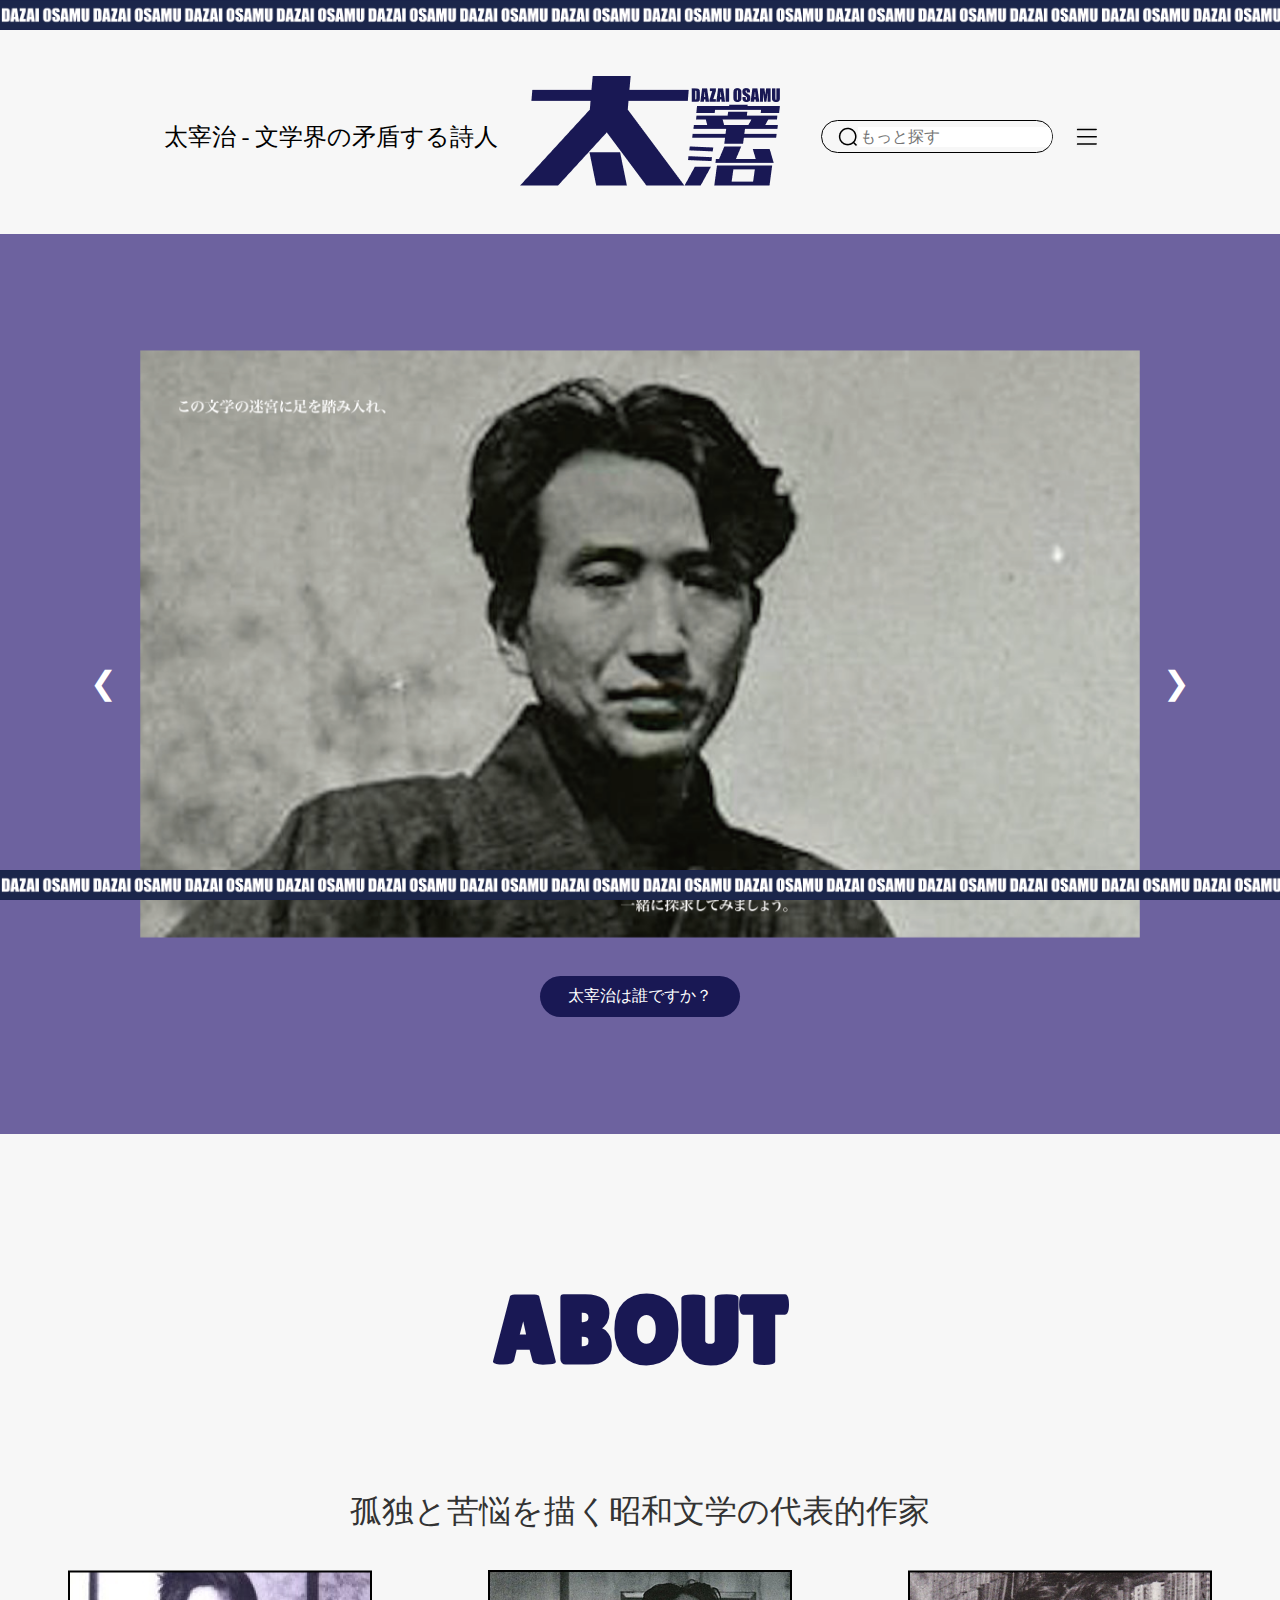
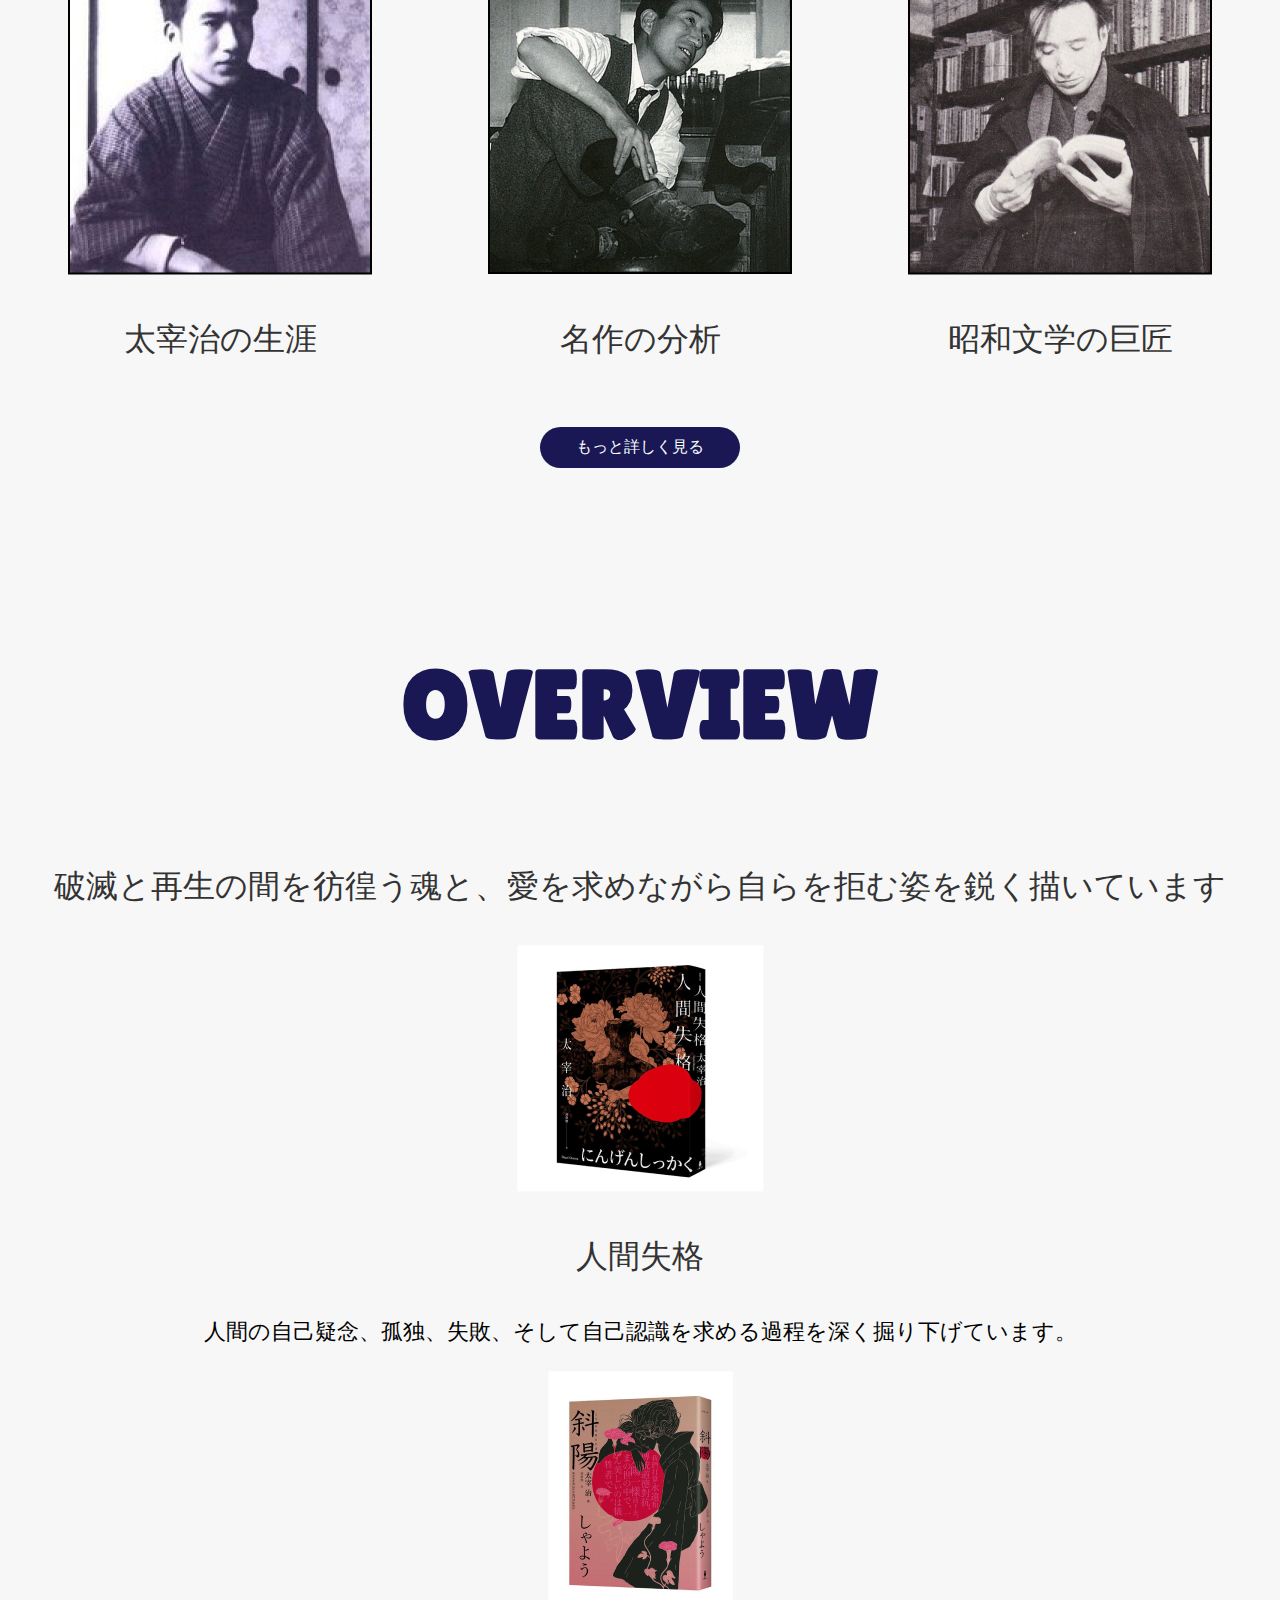
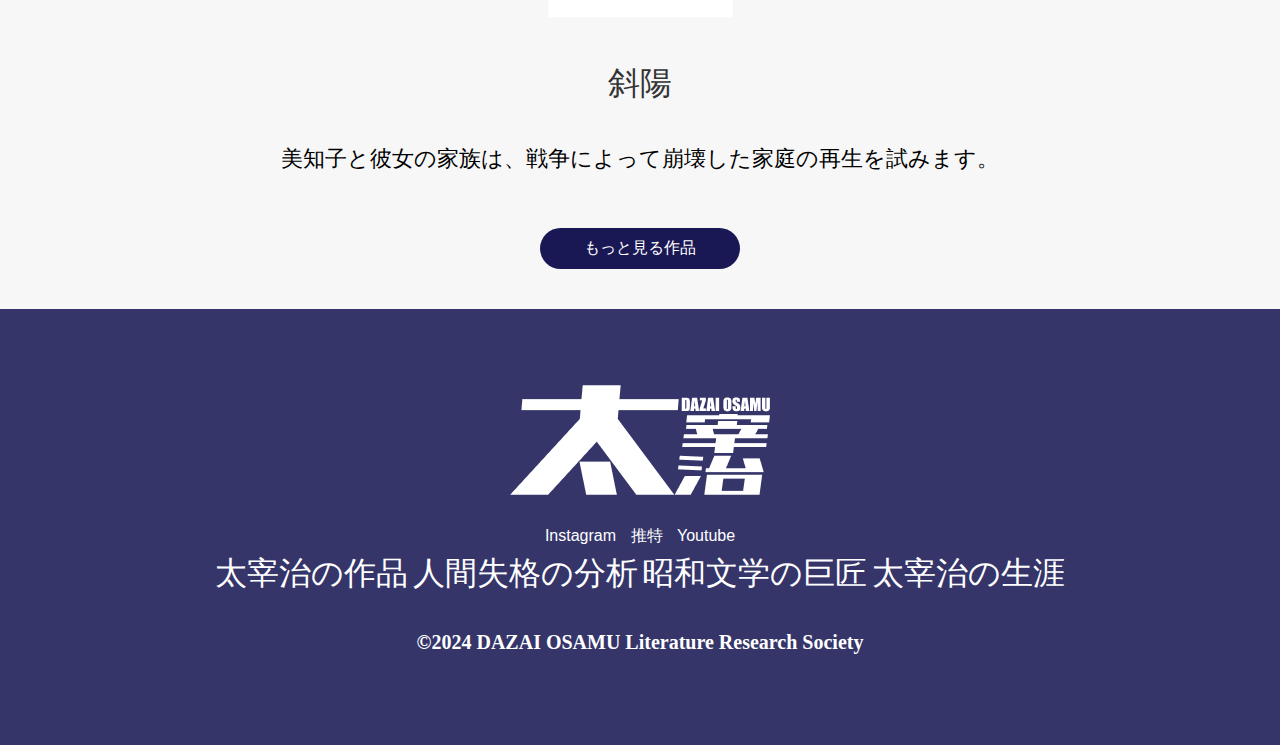
==== 1226 work/index.html @ e8176212 "Add files via upload" ====
<!DOCTYPE html>
<html lang="ja">
  <head>
    <meta charset="UTF-8" />
    <meta name="viewport" content="width=device-width, initial-scale=1.0" />
    <title>太宰治文学研究サイト</title>
    <link rel="stylesheet" href="style.css" />
    
  </head>
  <body>
    <!-- 上方跑馬燈圖片 -->
    <div class="marquee marquee-top">
      <div class="marquee-content">
    <img src="pic up and down.png" alt="跑馬燈圖片" />
    <img src="./pic up and down.png" alt="跑馬燈圖片" />
    <img src="pic up and down.png" alt="跑馬燈圖片" />
    <img src="pic up and down.png" alt="跑馬燈圖片" />
    <img src="pic up and down.png" alt="跑馬燈圖片" />
    <img src="pic up and down.png" alt="跑馬燈圖片" />
  </div>
</div>

</div>
    <!-- Header -->
    <header>
      <div class="header-container">
        <h1>太宰治 - 文学界の矛盾する詩人</h1>
        <h1><img src="./logo.png" alt="LOGO圖檔" /></h1>
        <nav>
          <div class="search-container">
            <div class="search-box">
              <img src="./search.png" alt="搜尋圖檔" />
              <input type="text" placeholder="もっと探す" />
            </div>
            <img src="./bars.png" alt="左欄圖檔" />
          </div>
        </nav>
      </div>
    </header>

    <!-- Hero Section -->
    <section class="hero">
      <div class="carousel">
        <!-- 輪播項目1 -->
        <div class="carousel-item active">
          <img src="./Rectangle 3.png" alt="輪播圖片1" />
          
          
          
        </div>
        <!-- 輪播項目2 -->
    <div class="carousel-item ">
      <img src="Rectangle 3-2.png" alt="輪播圖片2" />
     
      
    </div>
    
        <!-- 左右箭頭 -->
        <a class="carousel-control prev" onclick="prevSlide()">&#10094;</a>
        <a class="carousel-control next" onclick="nextSlide()">&#10095;</a>
        <!-- 按鈕 -->
        <button class="btn">太宰治は誰ですか？</button>
      </div>
    </section>

    <!-- About Section -->
    <section class="about">
      <h2>ABOUT</h2>
      <h3>孤独と苦悩を描く昭和文学の代表的作家</h3>
      <div class="about-cards">
        <div class="card">
          <img src="./Rectangle 6.png" alt="生涯" />
          <h3>太宰治の生涯</h3>
        </div>
        <div class="card">
          <img src="./Rectangle 8.png" alt="名作の分析" />
          <h3>名作の分析</h3>
        </div>
        <div class="card">
          <img src="./Rectangle 10.png" alt="昭和文学の巨匠" />
          <h3>昭和文学の巨匠</h3>
        </div>
      </div>
      <button class="btn">もっと詳しく見る</button>
    </section>

    <!-- Overview Section -->
    <section class="overview">
      <h2>OVERVIEW</h2>
      <h3>
        破滅と再生の間を彷徨う魂と、愛を求めながら自らを拒む姿を鋭く描いています
      </h3>
      <div class="overview-cards">
        <div class="overview-card">
          <img src="./Rectangle 12.png" alt="人間失格" />
          <h3>人間失格</h3>
          <p>
            人間の自己疑念、孤独、失敗、そして自己認識を求める過程を深く掘り下げています。
          </p>
        </div>
        <div class="overview-card">
          <img src="./Rectangle 12 (1).png" alt="斜陽" />
          <h3>斜陽</h3>
          <p>
            美知子と彼女の家族は、戦争によって崩壊した家庭の再生を試みます。
          </p>
        </div>
      </div>
      <button class="btn">もっと見る作品</button>
    </section>

    <!-- Footer -->
    <footer>
      <div class="footer-container">
        <h1><img src="./logo2.png" alt="LOGO圖檔" /></h1>
        <div class="footer-links1">
          <a href="#">Instagram</a>
          <a href="#">推特</a>
          <a href="#">Youtube</a>
        </div>
        <div class="footer-links">
          <a href="#">太宰治の作品</a>
          <a href="#">人間失格の分析</a>
          <a href="#">昭和文学の巨匠</a>
          <a href="#">太宰治の生涯</a>
        </div>
        <h4>©2024 DAZAI OSAMU Literature Research Society</h4>
      </div>
    </footer>
   <!-- 下方跑馬燈 -->
<div class="marquee marquee-bottom">
  <div class="marquee-content">

        <img src="pic up and down.png" alt="跑馬燈圖片" />
        <img src="pic up and down.png" alt="跑馬燈圖片" />
        <img src="pic up and down.png" alt="跑馬燈圖片" />
        <img src="pic up and down.png" alt="跑馬燈圖片" />
        <img src="pic up and down.png" alt="跑馬燈圖片" />
      </div>
    </div>
  
 </body>
</html>
---- 1226 work/style.css ----
@import url("https://fonts.googleapis.com/css2?family=Hind+Mysuru:wght@300;400;500;600;700&family=Lilita+One&family=Playfair+Display:ital,wght@0,400..900;1,400..900&display=swap");

h1 {
  font-size: 24px;
  font-family: "Kaisei Tokumin", serif;
  font-weight: 400;
  font-style: normal;
}
h2 {
  font-family: "Lilita One", serif;
  font-size: 96px;
  font-style: normal;
  color: #191854;
}
h3 {
  font-family: "Kaisei Tokumin", serif;
  font-weight: 400;
  font-style: normal;
  font-size: 32px;
}
h4 {
  font-size: 20px;
  font-family: "Inter", bold;
}
p {
  color: #000;
  font-family: Inter;
  font-size: 22px;
  font-style: normal;
  font-weight: 200;
  line-height: 35px; /* 159.091% */
}
/* 基本樣式 */
body {
  margin: 0;
  padding: 0;
  overflow-x: hidden; /* 防止橫向滾動 */
  font-family: "Arial", sans-serif;
  margin: 0;
  padding: 0;
  background-color: #f7f7f7;
  color: #333;
  line-height: 1.6;
}

/* 通用跑馬燈樣式 */
.marquee {
  width: 100vw; /* 佔滿整個視窗寬度 */
  width: auto;
  height: 30px; /* 高度固定 */
  position: fixed; /* 固定在畫面上 */
  z-index: 9999; /* 確保在最上層 */
  overflow: hidden; /* 隱藏溢出部分 */

  background-color: #191854; /* 背景顏色（可自定義） */
}

/* 上方跑馬燈 */
.marquee-top {
  top: 0;
}

/* 下方跑馬燈 */
.marquee-bottom {
  bottom: 0;
}

/* 跑馬燈內容 */
.marquee-content {
  display: flex; /* 水平排列圖片 */
  animation: marqueeAnimation 20s linear infinite; /* 動畫效果 */
}

/* 圖片樣式 */
.marquee-content img {
  width: 100%;
  height: 30px; /* 高度填滿容器 */
  object-fit: cover; /* 填滿容器，可能會裁剪圖片 */
}
/* 定義動畫 */
@keyframes marqueeAnimation {
  from {
    transform: translateX(0);
  }
  to {
    transform: translateX(-100%);
  }
}
/* 主要內容區域 */
.content {
  margin: 70px 0; /* 留出上下跑馬燈的空間 */
  padding: 20px;
  text-align: center;
}
/* 搜尋容器 */
.search-container {
  display: flex;
  justify-content: center;
  align-items: center;
  margin: 20px;
  gap: 23px;
}

/* 搜尋框樣式 */
.search-box {
  display: flex;
  align-items: center;
  border: 1px solid #000; /* 黑色邊框 */
  border-radius: 50px; /* 完美圓角 */
  padding: 5px 15px;
  width: 200px;
  overflow: hidden;
}

/* 搜尋圖標樣式 */
.search-icon {
  font-size: 1rem;
  margin-right: 10px;
}

/* 搜尋欄樣式 */
.search-box input {
  border: none;
  outline: none;
  font-size: 1rem;
  flex: 1; /* 自動填滿剩餘空間 */
}

/* 輸入框聚焦效果 */
.search-box input:focus {
  outline: none;
}

/* 滑鼠懸停效果 */
.search-box:hover {
  border-color: #555;
  transition: border-color 0.3s ease;
}

/* Header 基本樣式 */
header {
  width: 1000px; /* 固定寬度 */

  margin: 40px auto auto auto;
  display: flex;
  justify-content: center; /* 左中右分佈 */
  color: #000000;
  padding: 20px 10px;
}

/* Header 容器 */
.header-container {
  display: flex;
  justify-content: space-between; /* 左中右分佈 */
  align-items: center; /* 垂直置中 */
  max-width: 1200px;
  margin: 0 auto;
  gap: 21px; /* 中間的間距 */
}

/* 左側標題 */
.header-title {
  font-size: 1.2rem;
  white-space: nowrap; /* 防止換行 */
}

/* 中間 Logo */
.header-logo {
  text-align: center;
  flex: 1; /* 彈性填滿空間 */
}

.header-logo h1 {
  font-size: 3rem;
  margin: 0;
}

/* 右側操作區域 */
.header-actions {
  display: flex;
  align-items: center;
  gap: 10px;
}

.header-actions input {
  padding: 5px 10px;
  border: 1px solid #ccc;
  border-radius: 20px;
  font-size: 0.9rem;
}

.header-actions .menu-icon {
  font-size: 1.5rem;
  cursor: pointer;
}
/* Hero 區塊（背景無限延伸 + 垂直置中） */
.hero {
  background-color: #6d629f; /* 紫色背景 */
  width: 100%;
  min-height: 100vh; /* 至少填滿整個視窗高度 */
  display: flex;
  align-items: center; /* 垂直置中 */
  justify-content: center; /* 水平置中 */
  padding: 40px 0;
  box-sizing: border-box;
}

/* 輪播容器 */
.carousel {
  position: relative;
  width: 100%;
  max-width: 1000px; /* 限制最大寬度 */
  margin: 0 auto;
  text-align: center;
  padding: 0 60px; /* 在左右加些內距以給箭頭更多空間 */
}

/* 輪播項目 */
.carousel-item {
  display: none; /* 預設所有圖片隱藏 */
  position: relative;
  text-align: center;
}

.carousel-item.active {
  display: block; /* 顯示當前活動圖片 */
}

.carousel-item img {
  width: 100%;
  height: auto;
}

/* 左右箭頭置中並推至外側 */
.carousel-control {
  position: absolute;
  top: 50%; /* 垂直置中 */
  transform: translateY(-50%); /* 微調使箭頭精確置中 */
  font-size: 2rem;
  color: white;
  cursor: pointer;
  user-select: none;
  z-index: 10;
}

.carousel-control.prev {
  left: -40px; /* 使左箭頭向左推 40px */
}

.carousel-control.next {
  right: -40px; /* 使右箭頭向右推 40px */
}

/* 文字樣式 */
.carousel-text {
  position: absolute;
  color: white;
  font-size: 1rem;
  text-shadow: 1px 1px 5px rgba(0, 0, 0, 0.5);
}

.carousel-text.top {
  top: 10%;
  left: 10%;
}

.carousel-text.bottom {
  bottom: 10%;
  left: 10%;
  right: 10%;
}

/* 箭頭控制 */
.carousel-control {
  position: absolute;
  top: 50%;
  transform: translateY(-50%);
  font-size: 2rem;
  color: white;
  cursor: pointer;
  user-select: none;
  z-index: 10;
}

.carousel-control.prev {
  left: 10px;
}

.carousel-control.next {
  right: 10px;
}

.carousel-control:hover {
  color: #ddd;
}
/* Main Image 區塊 */
.main-image {
  position: relative;
  text-align: center;
}

.main-image img {
  width: 100%;
  height: auto;
}

.explore-btn {
  position: absolute;
  margin: 0 auto; /* 水平置中 */
  bottom: 20px;
  left: 50%;
  transform: translateX(-50%);
  background-color: #35356a;
  color: white;
  padding: 10px 20px;
  border: none;
  border-radius: 5px;
  cursor: pointer;
  font-size: 1rem;
}

.explore-btn:hover {
  background-color: #555;
}
/* 按鈕置中 + 間距 */
.btn {
  width: 200px;
  margin: 30px auto 0; /* 上方30px間距，置中 */
  background-color: #191854;
  color: #ffffff;
  border: none;
  border-radius: 36px;
  padding: 10px;
  font-size: 1rem;
  cursor: pointer;
  transition: background-color 0.3s ease, transform 0.2s ease;
  text-align: center;
}

/* 滑鼠懸停效果 */
.btn:hover {
  background-color: #ffffff;
  transform: scale(1.05);
  color: #191854;
}

/* 按下按鈕效果 */
.btn:active {
  border-radius: 36px;
  background: rgba(25, 24, 84, 0.47);
  color: #ffffff; /* 文字顏色 */
  transform: scale(0.95); /* 按下時稍微縮小 */
}

/* About 區塊 */
.about {
  text-align: center;
  padding: 40px 20px;

  flex-direction: column;
}

.about h2 {
  color: #191854;
}

.about-content {
  display: flex;
  justify-content: center;
  gap: 20px;
  margin-top: 20px;
}
.about-cards {
  display: flex;
  justify-content: space-around; /* 均分排列 */
  align-items: center; /* 垂直置中 */
  gap: 20px;
  margin-top: 20px;
  flex-wrap: wrap; /* 如果空間不足，自動換行 */
}

/* 每個項目 */
.about-item {
  flex: 1; /* 均分空間 */
  max-width: 300px; /* 設定最大寬度，避免項目過寬 */
  text-align: center;
}

/* 圖片樣式 */
.about-item img {
  width: 100px;
  height: 100px;
  border-radius: 50%;
  object-fit: cover; /* 確保圖片不變形 */
}

/* 文字樣式 */
.about-item p {
  margin-top: 10px;
  font-size: 14px;
}

/* Overview 區塊 */
.overview {
  text-align: center;
  padding: 40px 20px;
}

.overview-content {
  display: flex;
  justify-content: center;
  gap: 20px;
  margin-top: 20px;
}

.overview-item {
  flex: 1;
  text-align: center;
  background: white;
  padding: 20px;
  border-radius: 10px;
  box-shadow: 0 4px 6px rgba(0, 0, 0, 0.1);
}

.overview-item img {
  width: 100px;
  height: auto;
  margin-bottom: 10px;
}

/* Footer 樣式 */
footer {
  background-color: #35356a;
  color: white;
  text-align: center;
  padding: 60px;
  gap: 71px;
}

.footer-logo {
  font-size: 2rem;
  margin-bottom: 10px;
}
.footer-links1 a {
  color: white;
  text-decoration: none;
  margin: 0 5px;
}

.footer-links a {
  color: white;
  text-decoration: none;
  font-size: 32px;
  font-family: Impact, Haettenschweiler, "Arial Narrow Bold", sans-serif;
}

.footer-links a:hover {
  text-decoration: underline;
}
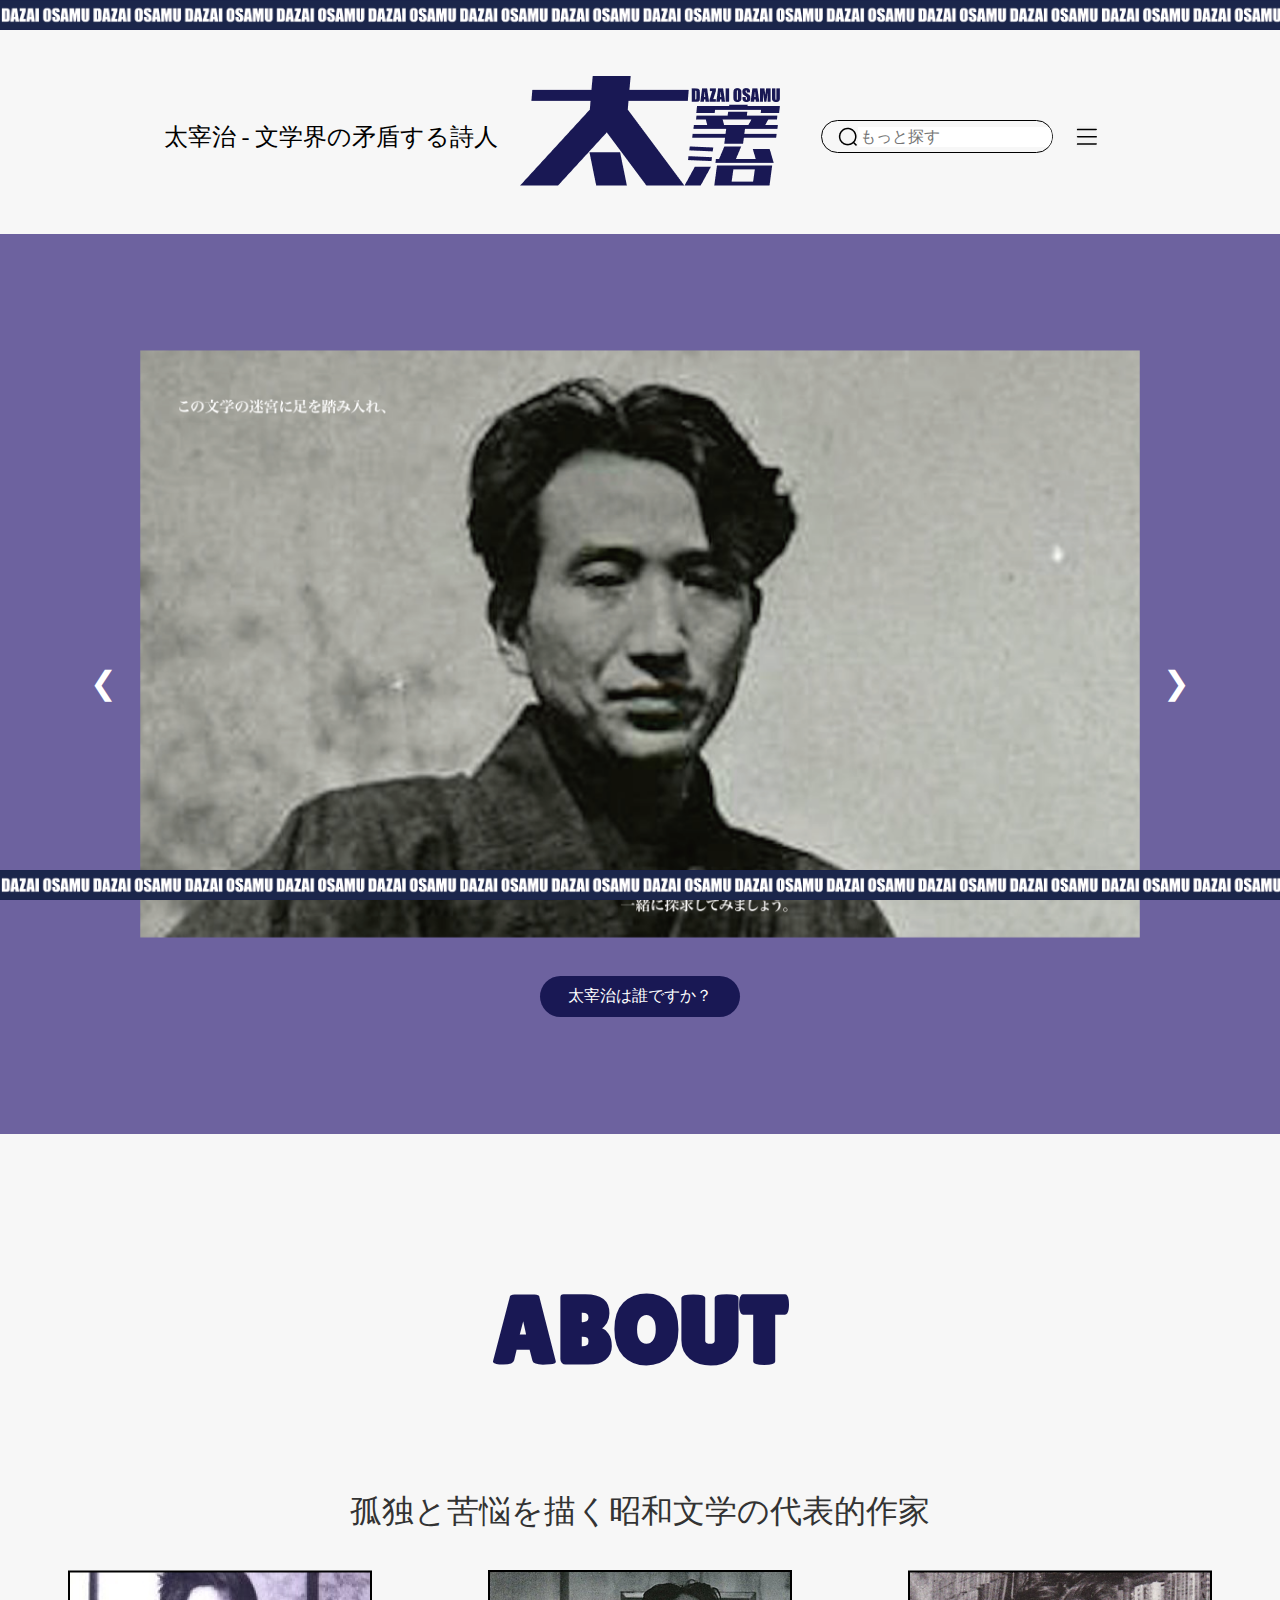
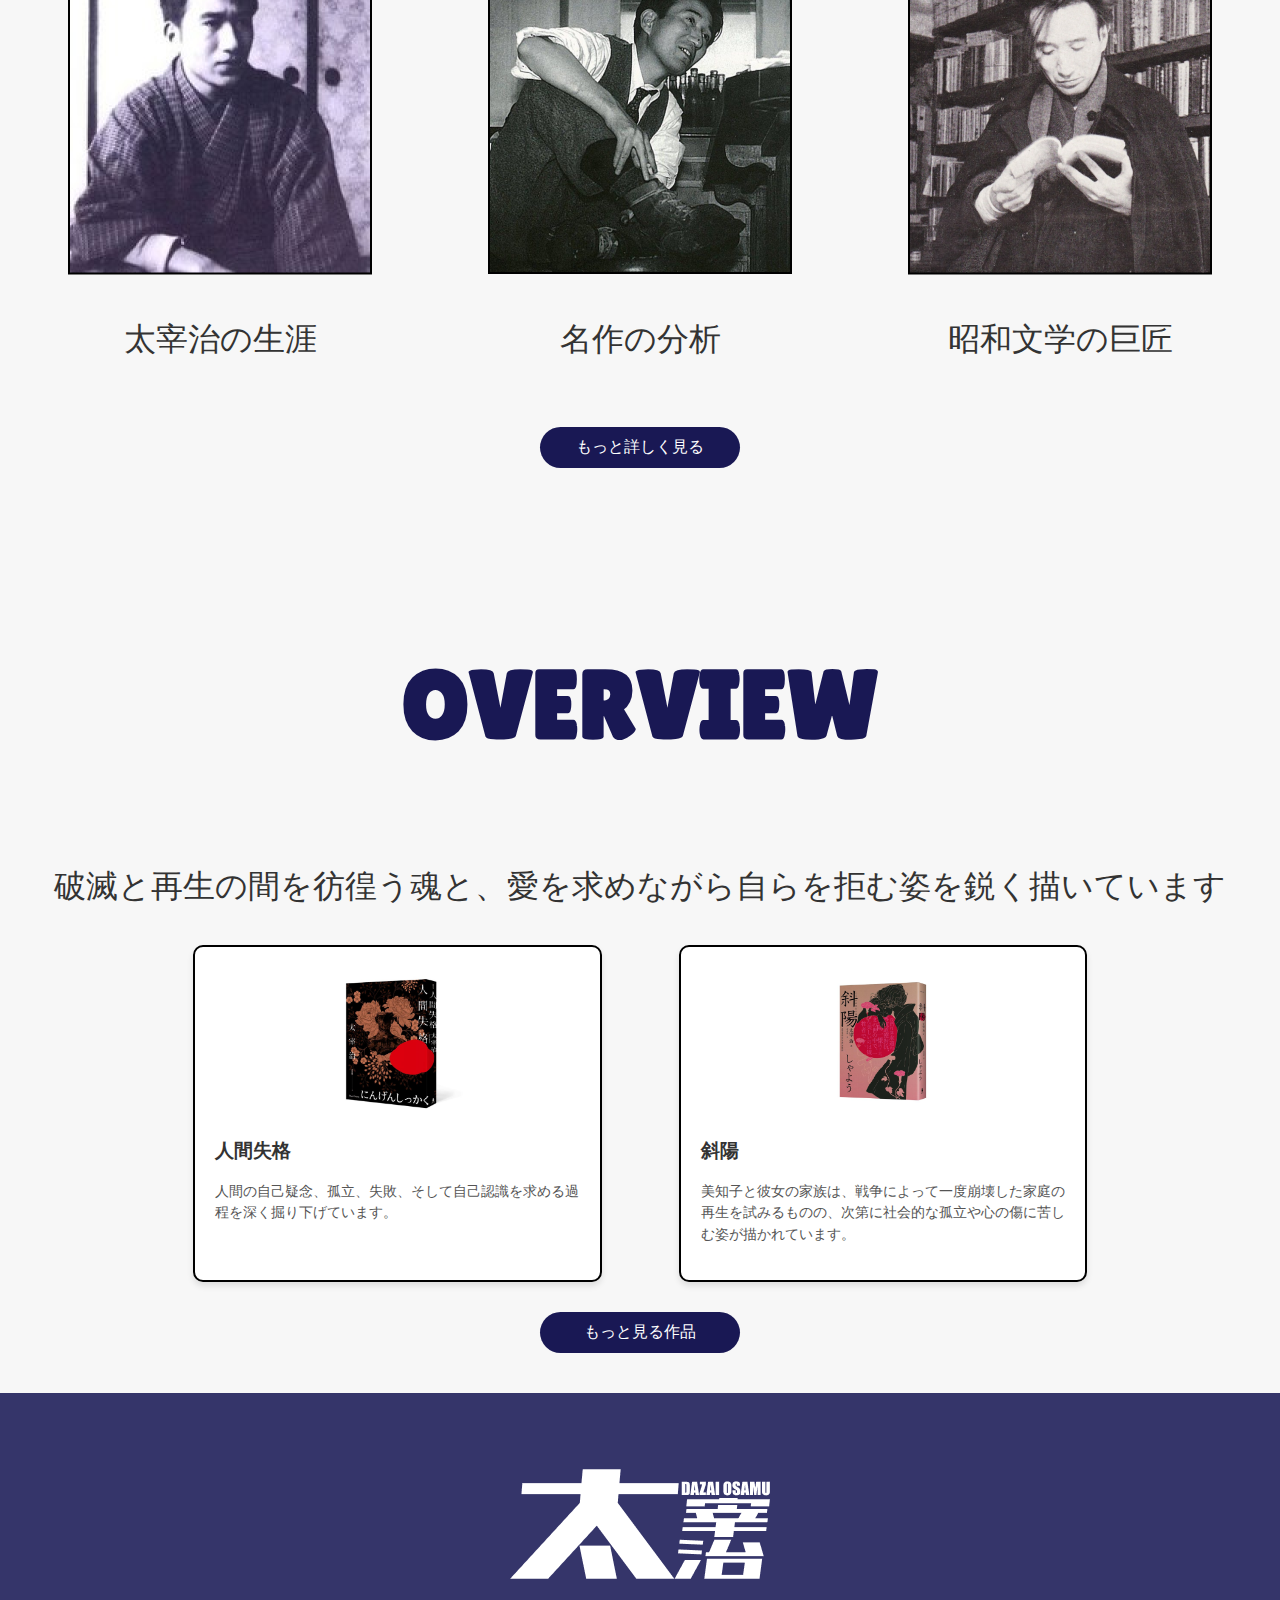
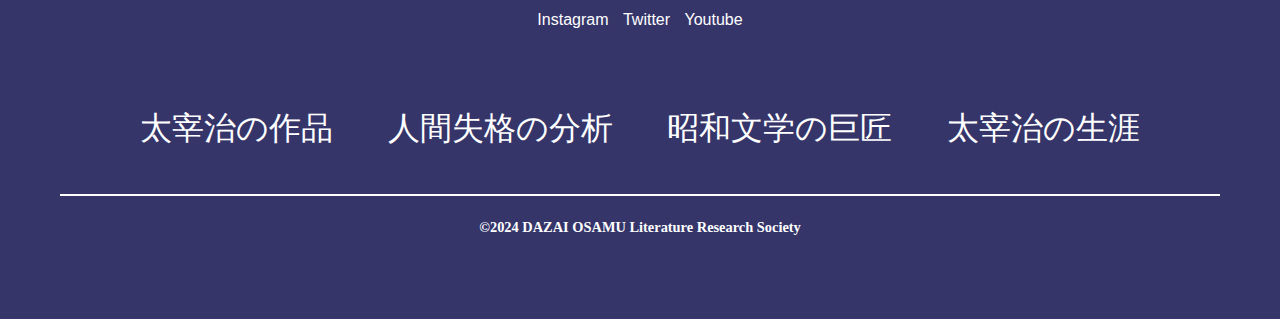
==== commit 4c0fcae1: "up1" ====
--- a/1226 work/index.html
+++ b/1226 work/index.html
@@ -87,22 +87,20 @@
     <!-- Overview Section -->
     <section class="overview">
       <h2>OVERVIEW</h2>
-      <h3>
-        破滅と再生の間を彷徨う魂と、愛を求めながら自らを拒む姿を鋭く描いています
-      </h3>
-      <div class="overview-cards">
-        <div class="overview-card">
+      <h3>破滅と再生の間を彷徨う魂と、愛を求めながら自らを拒む姿を鋭く描いています</h3>
+      <div class="overview-content">
+        <div class="overview-item">
           <img src="./Rectangle 12.png" alt="人間失格" />
           <h3>人間失格</h3>
           <p>
-            人間の自己疑念、孤独、失敗、そして自己認識を求める過程を深く掘り下げています。
+            人間の自己疑念、孤立、失敗、そして自己認識を求める過程を深く掘り下げています。
           </p>
         </div>
-        <div class="overview-card">
+        <div class="overview-item">
           <img src="./Rectangle 12 (1).png" alt="斜陽" />
           <h3>斜陽</h3>
           <p>
-            美知子と彼女の家族は、戦争によって崩壊した家庭の再生を試みます。
+            美知子と彼女の家族は、戦争によって一度崩壊した家庭の再生を試みるものの、次第に社会的な孤立や心の傷に苦しむ姿が描かれています。
           </p>
         </div>
       </div>
@@ -115,7 +113,7 @@
         <h1><img src="./logo2.png" alt="LOGO圖檔" /></h1>
         <div class="footer-links1">
           <a href="#">Instagram</a>
-          <a href="#">推特</a>
+          <a href="#">Twitter</a>
           <a href="#">Youtube</a>
         </div>
         <div class="footer-links">
@@ -124,6 +122,8 @@
           <a href="#">昭和文学の巨匠</a>
           <a href="#">太宰治の生涯</a>
         </div>
+        <div class="footer-divider"></div>
+
         <h4>©2024 DAZAI OSAMU Literature Research Society</h4>
       </div>
     </footer>
--- a/1226 work/style.css
+++ b/1226 work/style.css
@@ -406,26 +406,48 @@
   padding: 40px 20px;
 }
 
+/* 卡片容器，設置左右間距與卡片之間間隔 */
 .overview-content {
   display: flex;
-  justify-content: center;
-  gap: 20px;
+  justify-content: space-between; /* 卡片左右對齊 */
+  gap: 77px; /* 卡片之間的間距 */
+  margin: 0 173px; /* 左右兩側設置 173px 間距 */
   margin-top: 20px;
 }
-
+/* 單一卡片樣式 */
 .overview-item {
-  flex: 1;
-  text-align: center;
+  width: 45%; /* 保持左右排列 */
+  text-align: left; /* 文字靠左對齊 */
   background: white;
   padding: 20px;
   border-radius: 10px;
   box-shadow: 0 4px 6px rgba(0, 0, 0, 0.1);
-}
-
+  border: 2px solid #000;
+  position: relative;
+}
+
+/* 圖片置中，保持原樣 */
 .overview-item img {
-  width: 100px;
+  display: block; /* 讓圖片獨占一行 */
+  margin: 0 auto 10px auto; /* 水平置中，下方留間距 */
+  width: 150px;
   height: auto;
+}
+
+/* 標題置左 */
+.overview-item h3 {
+  text-align: left; /* 標題靠左對齊 */
+  font-size: 1.2rem;
+  font-weight: bold;
   margin-bottom: 10px;
+}
+
+/* 內文描述置左 */
+.overview-item p {
+  text-align: left; /* 描述靠左對齊 */
+  font-size: 0.9rem;
+  color: #555;
+  line-height: 1.5;
 }
 
 /* Footer 樣式 */
@@ -434,26 +456,51 @@
   color: white;
   text-align: center;
   padding: 60px;
-  gap: 71px;
-}
-
+}
+
+/* LOGO 樣式 */
 .footer-logo {
   font-size: 2rem;
   margin-bottom: 10px;
 }
+
+/* 第一組連結 (Instagram, Twitter, YouTube) */
+.footer-links1 {
+  margin-bottom: 71px; /* 與下方區塊間距 71px */
+}
+
 .footer-links1 a {
   color: white;
   text-decoration: none;
   margin: 0 5px;
 }
 
+/* 第二組連結 (太宰治相關連結) */
+.footer-links {
+  margin-bottom: 40px; /* 與版權文字之間稍微留點距離 */
+}
+
 .footer-links a {
   color: white;
   text-decoration: none;
   font-size: 32px;
+  margin: 0 25px;
   font-family: Impact, Haettenschweiler, "Arial Narrow Bold", sans-serif;
 }
 
 .footer-links a:hover {
   text-decoration: underline;
 }
+/* 分隔線 */
+.footer-divider {
+  width: 100%; /* 與 footer 同寬 */
+  height: 2px; /* 線條粗細 */
+  background-color: white; /* 線條顏色 */
+  margin: 20px 0; /* 與上、下元素之間的間距 */
+}
+
+/* 版權文字樣式 */
+footer h4 {
+  margin-top: 20px;
+  font-size: 0.9rem;
+}
